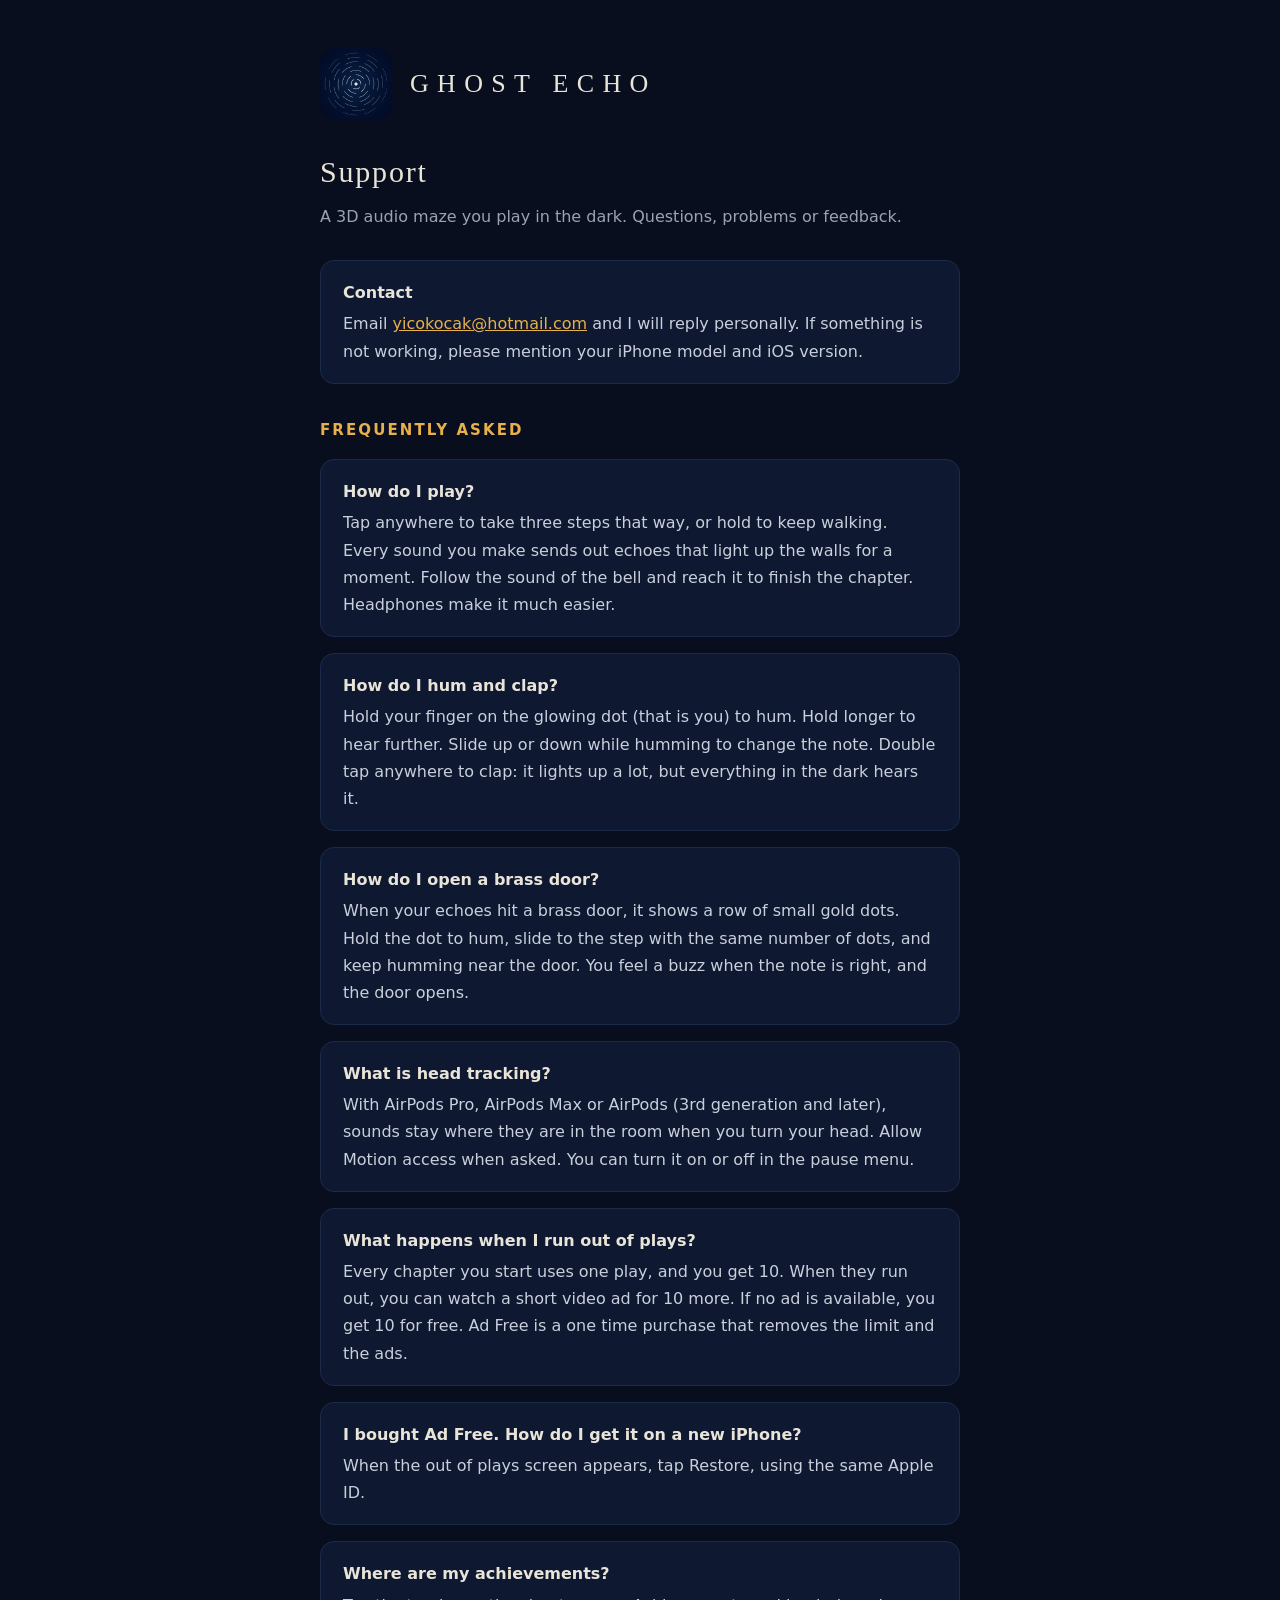
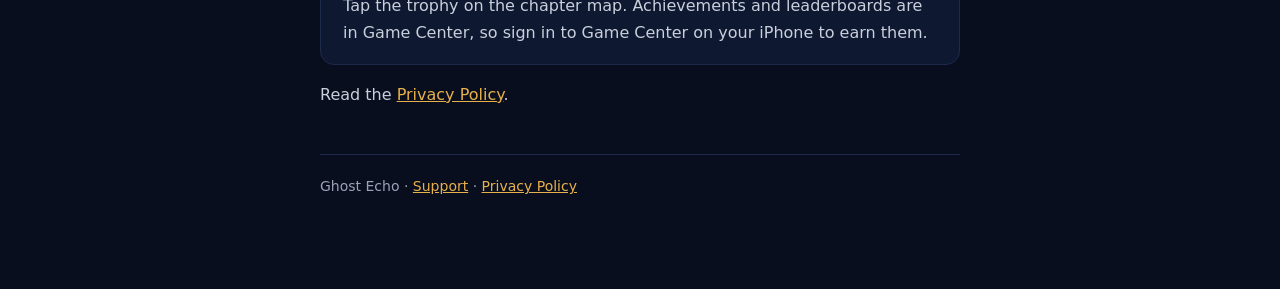
==== index.html @ b2d31c24 "Add files via upload" ====
<!doctype html><html lang="en"><head><meta charset="utf-8"><meta name="viewport" content="width=device-width, initial-scale=1">
<title>Ghost Echo Support</title><link rel="icon" href="icon.png"><link rel="stylesheet" href="style.css"></head>
<body><div class="wrap">
<div class="head"><img src="icon.png" alt=""><div class="brand">GHOST ECHO</div></div>
<h1>Support</h1><p class="tag">A 3D audio maze you play in the dark. Questions, problems or feedback.</p>
<div class="card"><div class="q">Contact</div><p>Email <a href="mailto:yicokocak@hotmail.com">yicokocak@hotmail.com</a> and I will reply personally. If something is not working, please mention your iPhone model and iOS version.</p></div>
<h2>Frequently asked</h2>
<div class="card"><div class="q">How do I play?</div><p>Tap anywhere to take three steps that way, or hold to keep walking. Every sound you make sends out echoes that light up the walls for a moment. Follow the sound of the bell and reach it to finish the chapter. Headphones make it much easier.</p></div>
<div class="card"><div class="q">How do I hum and clap?</div><p>Hold your finger on the glowing dot (that is you) to hum. Hold longer to hear further. Slide up or down while humming to change the note. Double tap anywhere to clap: it lights up a lot, but everything in the dark hears it.</p></div>
<div class="card"><div class="q">How do I open a brass door?</div><p>When your echoes hit a brass door, it shows a row of small gold dots. Hold the dot to hum, slide to the step with the same number of dots, and keep humming near the door. You feel a buzz when the note is right, and the door opens.</p></div>
<div class="card"><div class="q">What is head tracking?</div><p>With AirPods Pro, AirPods Max or AirPods (3rd generation and later), sounds stay where they are in the room when you turn your head. Allow Motion access when asked. You can turn it on or off in the pause menu.</p></div>
<div class="card"><div class="q">What happens when I run out of plays?</div><p>Every chapter you start uses one play, and you get 10. When they run out, you can watch a short video ad for 10 more. If no ad is available, you get 10 for free. Ad Free is a one time purchase that removes the limit and the ads.</p></div>
<div class="card"><div class="q">I bought Ad Free. How do I get it on a new iPhone?</div><p>When the out of plays screen appears, tap Restore, using the same Apple ID.</p></div>
<div class="card"><div class="q">Where are my achievements?</div><p>Tap the trophy on the chapter map. Achievements and leaderboards are in Game Center, so sign in to Game Center on your iPhone to earn them.</p></div>
<p>Read the <a href="privacy.html">Privacy Policy</a>.</p>
<div class="foot">Ghost Echo · <a href="index.html">Support</a> · <a href="privacy.html">Privacy Policy</a></div></div></body></html>
---- style.css ----
:root{--bg:#080E1E;--card:#0E1830;--line:#1C2A4A;--text:#E9E4D8;--dim:#9AA3B5;--amber:#E8B04A}
*{box-sizing:border-box;margin:0;padding:0}
body{background:var(--bg);color:var(--text);font-family:-apple-system,BlinkMacSystemFont,"Segoe UI",system-ui,sans-serif;line-height:1.7}
.wrap{max-width:680px;margin:0 auto;padding:48px 20px 90px}
.head{display:flex;align-items:center;gap:18px;margin-bottom:26px}
.head img{width:72px;height:72px;border-radius:16px}
.brand{font-family:ui-serif,"New York",Georgia,serif;font-weight:300;font-size:26px;letter-spacing:.32em}
h1{font-family:ui-serif,"New York",Georgia,serif;font-weight:300;font-size:30px;letter-spacing:.06em;margin-bottom:6px}
.tag{color:var(--dim);font-size:16px;margin-bottom:30px}
h2{font-size:15px;font-weight:600;letter-spacing:.14em;text-transform:uppercase;color:var(--amber);margin:34px 0 10px}
p,li{color:#C9CFDB;margin-bottom:12px}
ul{padding-left:20px}
a{color:var(--amber)}
.card{background:var(--card);border:1px solid var(--line);border-radius:14px;padding:18px 22px;margin:16px 0}
.q{font-weight:600;color:var(--text);margin-bottom:4px}
.card p:last-child{margin-bottom:0}
.foot{margin-top:46px;padding-top:20px;border-top:1px solid var(--line);color:var(--dim);font-size:14px}
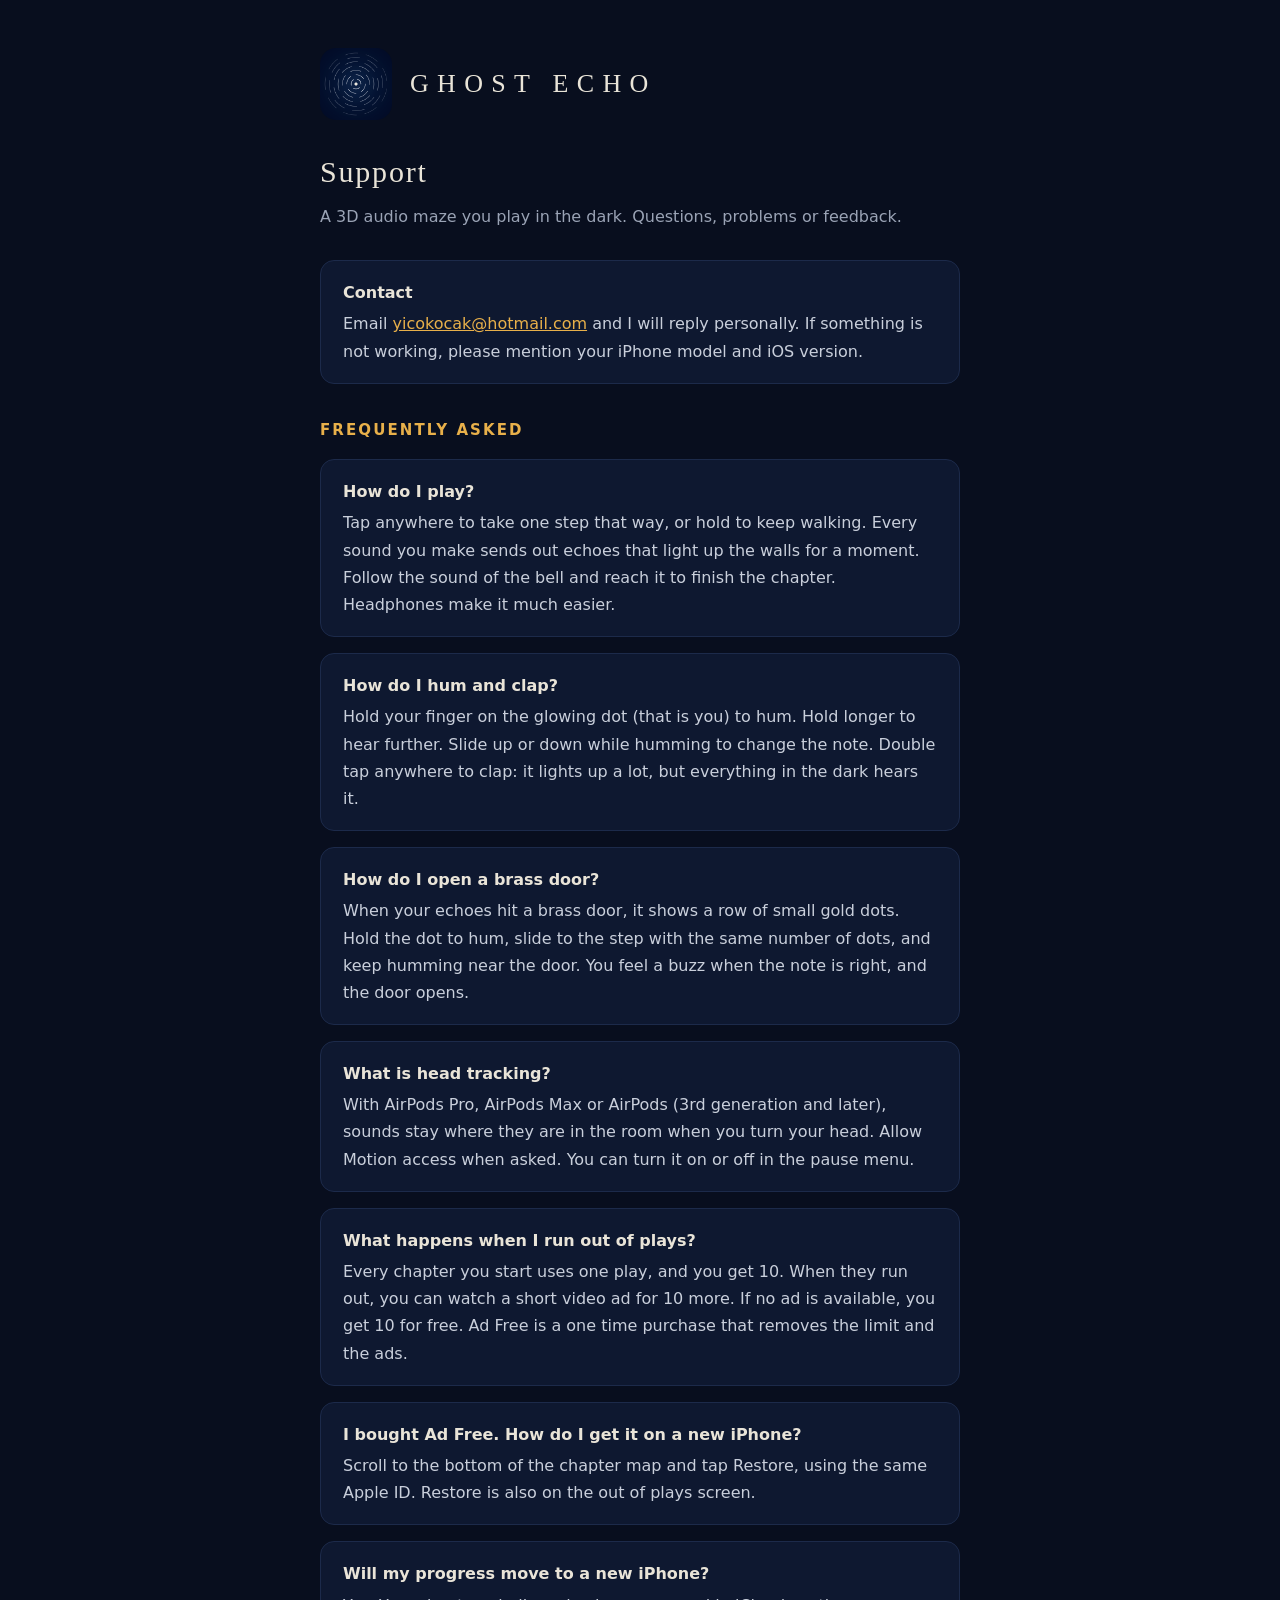
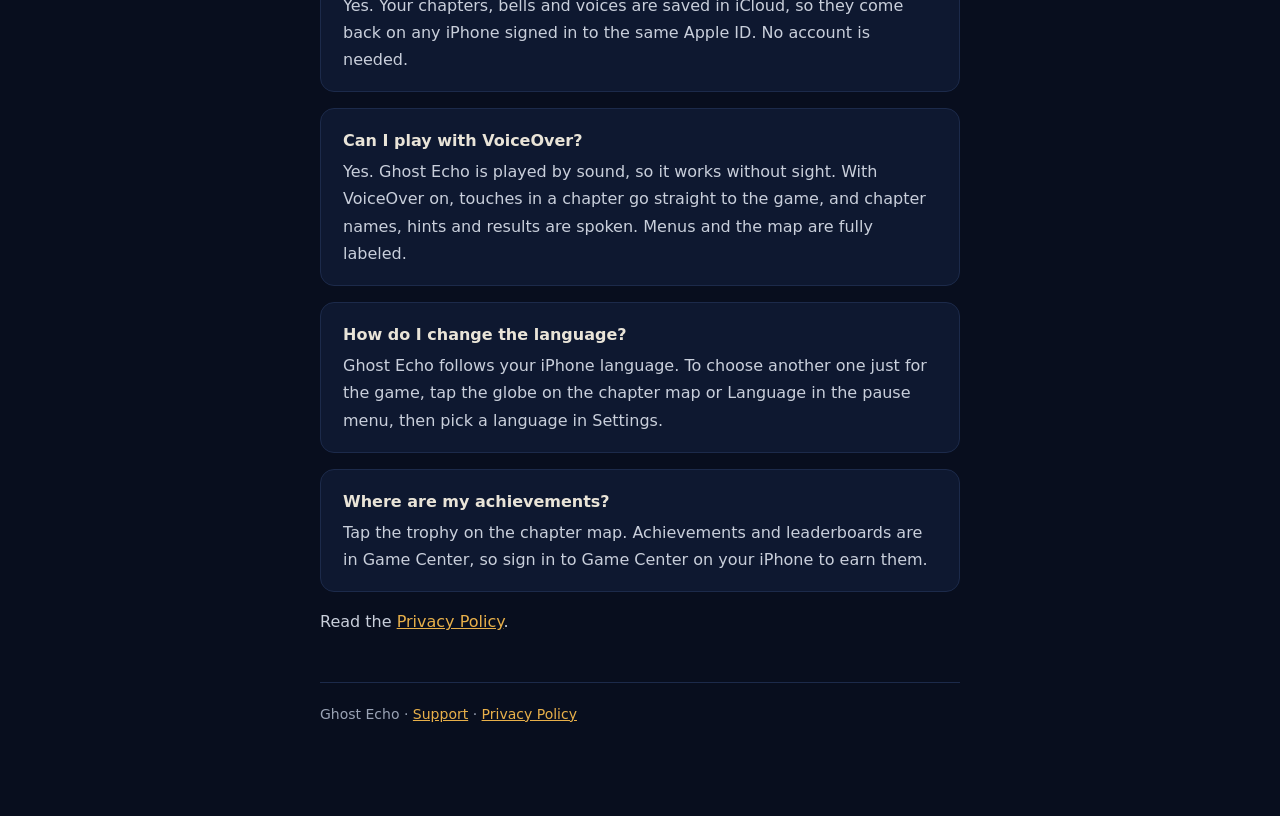
==== commit 225cb82c: "Support page: one step taps, Restore on the map, iCloud, VoiceOver and language answers" ====
--- a/index.html
+++ b/index.html
@@ -5,12 +5,15 @@
 <h1>Support</h1><p class="tag">A 3D audio maze you play in the dark. Questions, problems or feedback.</p>
 <div class="card"><div class="q">Contact</div><p>Email <a href="mailto:yicokocak@hotmail.com">yicokocak@hotmail.com</a> and I will reply personally. If something is not working, please mention your iPhone model and iOS version.</p></div>
 <h2>Frequently asked</h2>
-<div class="card"><div class="q">How do I play?</div><p>Tap anywhere to take three steps that way, or hold to keep walking. Every sound you make sends out echoes that light up the walls for a moment. Follow the sound of the bell and reach it to finish the chapter. Headphones make it much easier.</p></div>
+<div class="card"><div class="q">How do I play?</div><p>Tap anywhere to take one step that way, or hold to keep walking. Every sound you make sends out echoes that light up the walls for a moment. Follow the sound of the bell and reach it to finish the chapter. Headphones make it much easier.</p></div>
 <div class="card"><div class="q">How do I hum and clap?</div><p>Hold your finger on the glowing dot (that is you) to hum. Hold longer to hear further. Slide up or down while humming to change the note. Double tap anywhere to clap: it lights up a lot, but everything in the dark hears it.</p></div>
 <div class="card"><div class="q">How do I open a brass door?</div><p>When your echoes hit a brass door, it shows a row of small gold dots. Hold the dot to hum, slide to the step with the same number of dots, and keep humming near the door. You feel a buzz when the note is right, and the door opens.</p></div>
 <div class="card"><div class="q">What is head tracking?</div><p>With AirPods Pro, AirPods Max or AirPods (3rd generation and later), sounds stay where they are in the room when you turn your head. Allow Motion access when asked. You can turn it on or off in the pause menu.</p></div>
 <div class="card"><div class="q">What happens when I run out of plays?</div><p>Every chapter you start uses one play, and you get 10. When they run out, you can watch a short video ad for 10 more. If no ad is available, you get 10 for free. Ad Free is a one time purchase that removes the limit and the ads.</p></div>
-<div class="card"><div class="q">I bought Ad Free. How do I get it on a new iPhone?</div><p>When the out of plays screen appears, tap Restore, using the same Apple ID.</p></div>
+<div class="card"><div class="q">I bought Ad Free. How do I get it on a new iPhone?</div><p>Scroll to the bottom of the chapter map and tap Restore, using the same Apple ID. Restore is also on the out of plays screen.</p></div>
+<div class="card"><div class="q">Will my progress move to a new iPhone?</div><p>Yes. Your chapters, bells and voices are saved in iCloud, so they come back on any iPhone signed in to the same Apple ID. No account is needed.</p></div>
+<div class="card"><div class="q">Can I play with VoiceOver?</div><p>Yes. Ghost Echo is played by sound, so it works without sight. With VoiceOver on, touches in a chapter go straight to the game, and chapter names, hints and results are spoken. Menus and the map are fully labeled.</p></div>
+<div class="card"><div class="q">How do I change the language?</div><p>Ghost Echo follows your iPhone language. To choose another one just for the game, tap the globe on the chapter map or Language in the pause menu, then pick a language in Settings.</p></div>
 <div class="card"><div class="q">Where are my achievements?</div><p>Tap the trophy on the chapter map. Achievements and leaderboards are in Game Center, so sign in to Game Center on your iPhone to earn them.</p></div>
 <p>Read the <a href="privacy.html">Privacy Policy</a>.</p>
 <div class="foot">Ghost Echo · <a href="index.html">Support</a> · <a href="privacy.html">Privacy Policy</a></div></div></body></html>
